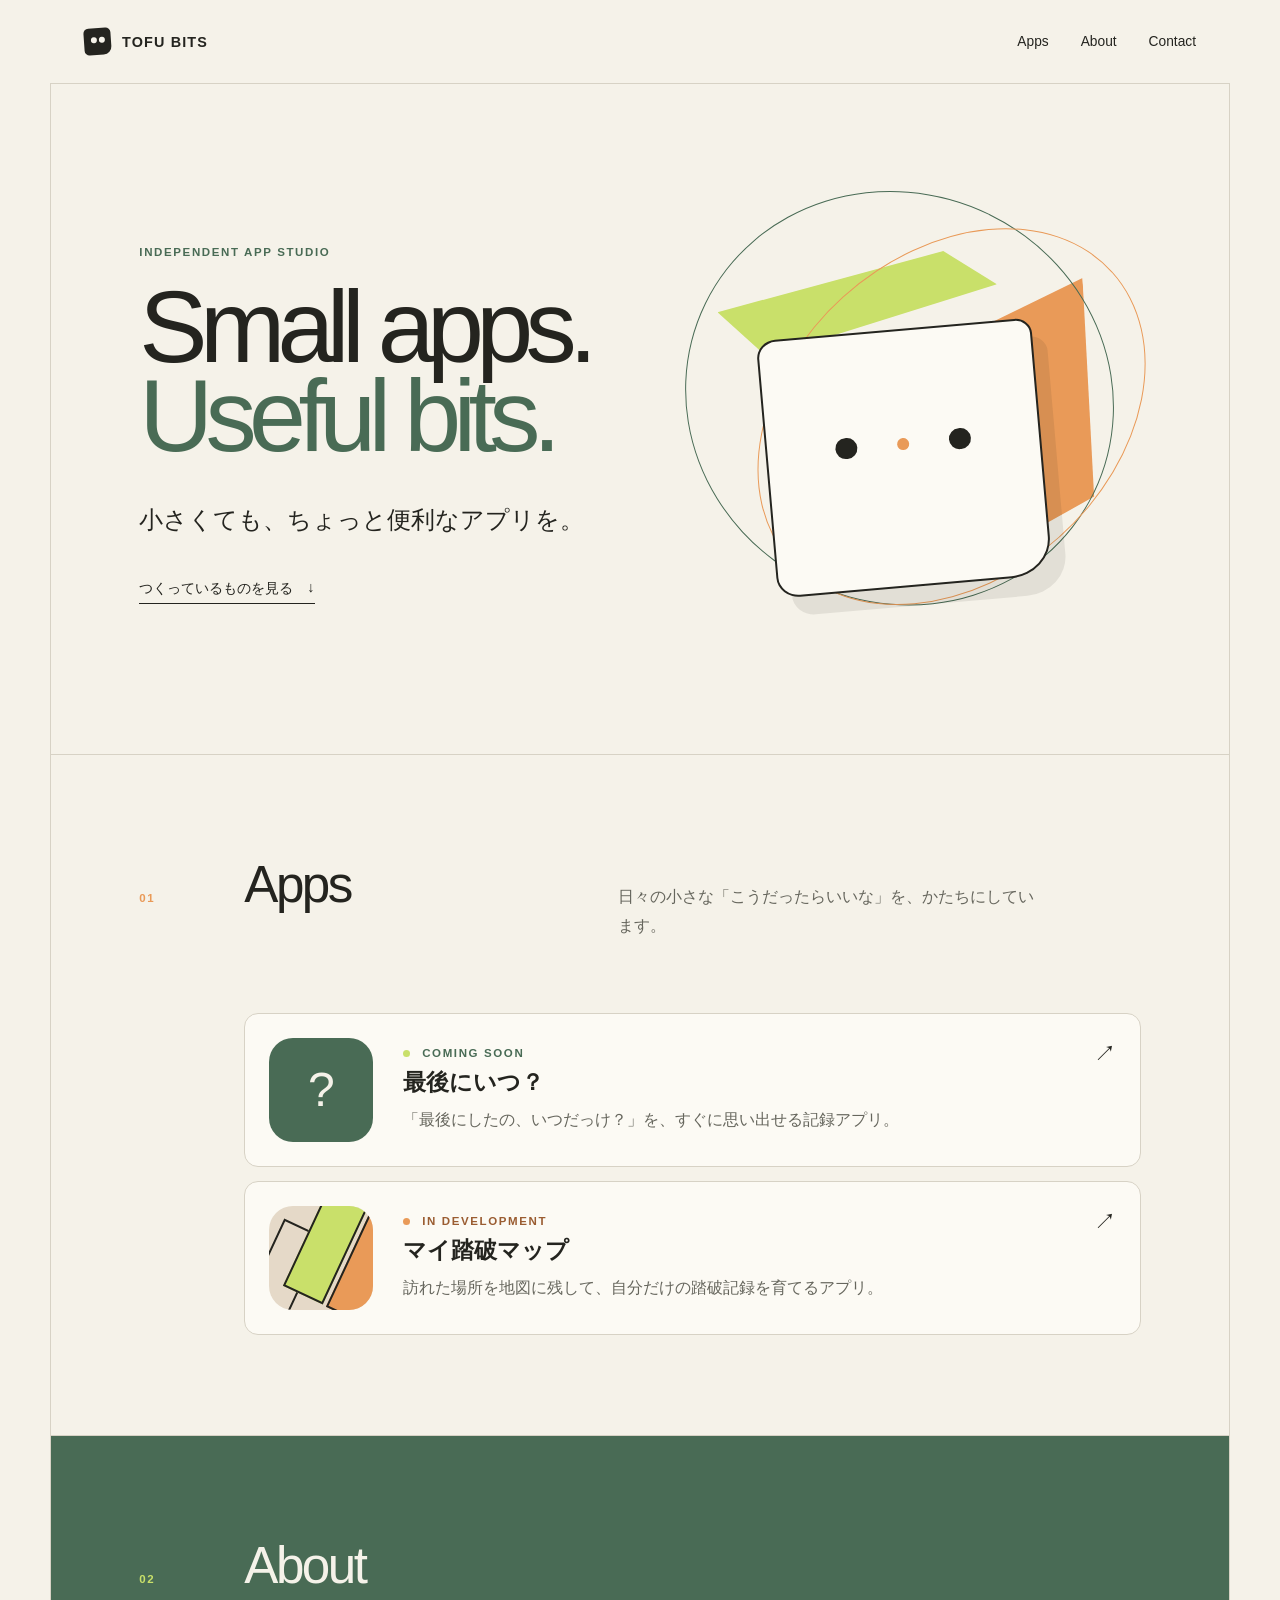
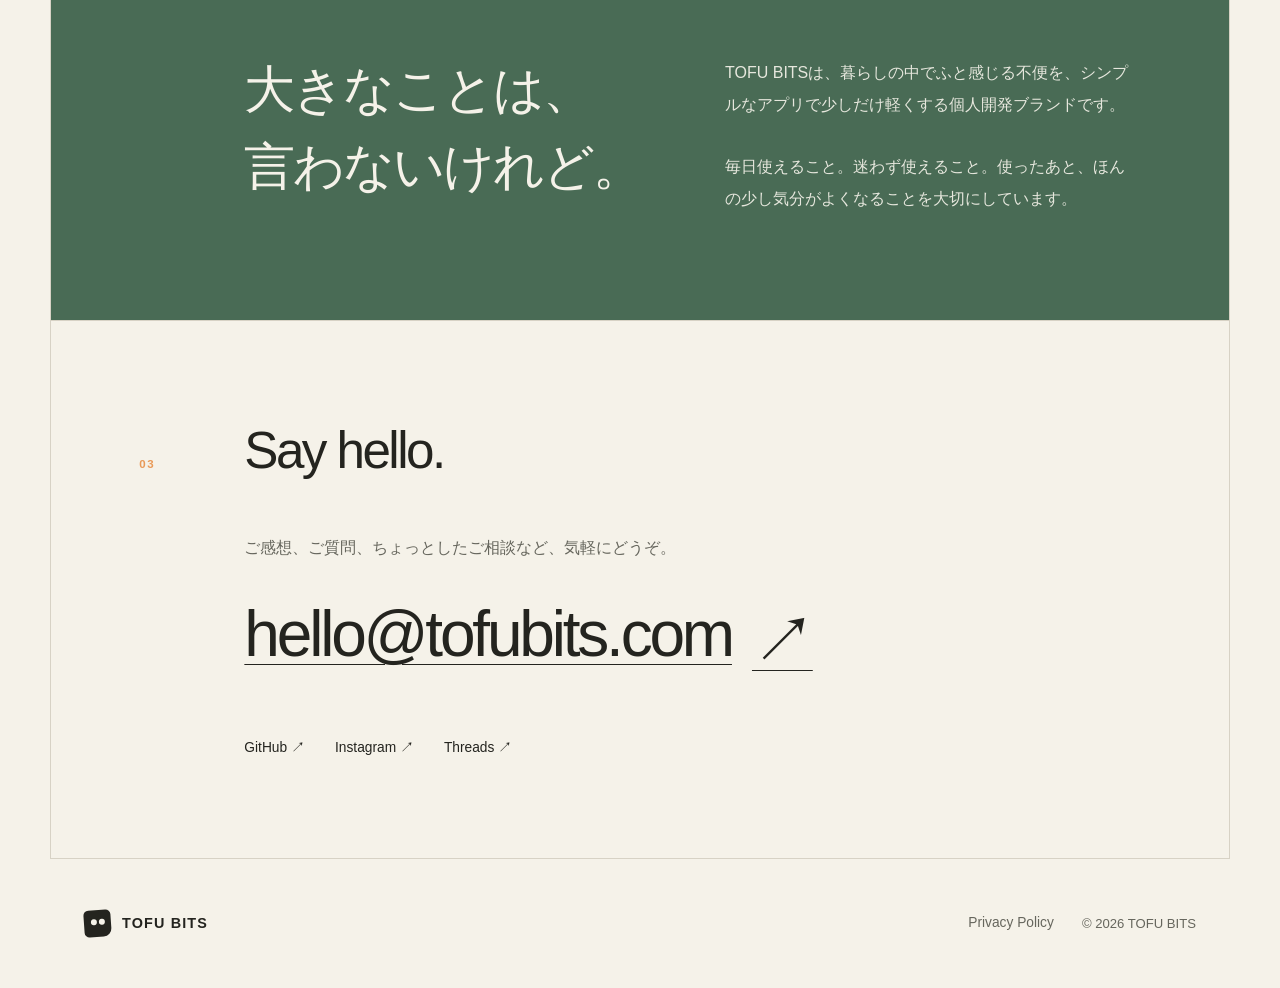
==== index.html @ 2a734681 "Create TOFU BITS official website" ====
<!doctype html>
<html lang="ja">
<head>
  <meta charset="utf-8">
  <meta name="viewport" content="width=device-width, initial-scale=1">
  <meta name="theme-color" content="#f5f2e9">
  <meta name="description" content="TOFU BITSは、小さくても、ちょっと便利なアプリを作る個人開発ブランドです。">
  <meta property="og:title" content="TOFU BITS — Small apps. Useful bits.">
  <meta property="og:description" content="小さくても、ちょっと便利なアプリを。">
  <meta property="og:type" content="website">
  <meta property="og:url" content="https://tofubits.com/">
  <link rel="canonical" href="https://tofubits.com/">
  <link rel="icon" href="/favicon.svg" type="image/svg+xml">
  <link rel="stylesheet" href="/styles.css">
  <title>TOFU BITS — Small apps. Useful bits.</title>
</head>
<body>
  <a class="skip-link" href="#main">本文へ移動</a>
  <header class="site-header">
    <a class="brand" href="/" aria-label="TOFU BITS ホーム">
      <span class="brand-mark" aria-hidden="true"><span></span></span>
      <span>TOFU BITS</span>
    </a>
    <nav aria-label="メインナビゲーション">
      <a href="#apps">Apps</a>
      <a href="#about">About</a>
      <a href="#contact">Contact</a>
    </nav>
  </header>

  <main id="main">
    <section class="hero" aria-labelledby="hero-title">
      <div class="hero-copy">
        <p class="eyebrow">Independent app studio</p>
        <h1 id="hero-title">Small apps.<br><span>Useful bits.</span></h1>
        <p class="hero-ja">小さくても、<br class="mobile-only">ちょっと便利なアプリを。</p>
        <a class="text-link" href="#apps">つくっているものを見る <span aria-hidden="true">↓</span></a>
      </div>
      <div class="hero-object" aria-hidden="true">
        <div class="cube-face face-front"><i></i><i></i><i></i></div>
        <div class="cube-face face-top"></div>
        <div class="cube-face face-side"></div>
        <span class="orbit orbit-one"></span>
        <span class="orbit orbit-two"></span>
      </div>
    </section>

    <section class="section" id="apps" aria-labelledby="apps-title">
      <div class="section-heading">
        <p class="section-number">01</p>
        <h2 id="apps-title">Apps</h2>
        <p>日々の小さな「こうだったらいいな」を、かたちにしています。</p>
      </div>
      <div class="app-list">
        <article class="app-card">
          <div class="app-icon icon-last" aria-hidden="true"><span>?</span></div>
          <div class="app-info">
            <p class="status"><span></span> Coming Soon</p>
            <h3>最後にいつ？</h3>
            <p>「最後にしたの、いつだっけ？」を、すぐに思い出せる記録アプリ。</p>
          </div>
          <span class="card-arrow" aria-hidden="true">↗</span>
        </article>
        <article class="app-card">
          <div class="app-icon icon-map" aria-hidden="true"><span></span><span></span><span></span></div>
          <div class="app-info">
            <p class="status development"><span></span> In Development</p>
            <h3>マイ踏破マップ</h3>
            <p>訪れた場所を地図に残して、自分だけの踏破記録を育てるアプリ。</p>
          </div>
          <span class="card-arrow" aria-hidden="true">↗</span>
        </article>
      </div>
    </section>

    <section class="section about" id="about" aria-labelledby="about-title">
      <div class="section-heading">
        <p class="section-number">02</p>
        <h2 id="about-title">About</h2>
      </div>
      <div class="about-copy">
        <p class="lead">大きなことは、<br>言わないけれど。</p>
        <p>TOFU BITSは、暮らしの中でふと感じる不便を、シンプルなアプリで少しだけ軽くする個人開発ブランドです。</p>
        <p>毎日使えること。迷わず使えること。使ったあと、ほんの少し気分がよくなることを大切にしています。</p>
      </div>
    </section>

    <section class="section contact" id="contact" aria-labelledby="contact-title">
      <div class="section-heading">
        <p class="section-number">03</p>
        <h2 id="contact-title">Say hello.</h2>
      </div>
      <div class="contact-content">
        <p>ご感想、ご質問、ちょっとしたご相談など、気軽にどうぞ。</p>
        <a class="email-link" href="mailto:hello@tofubits.com">hello@tofubits.com <span aria-hidden="true">↗</span></a>
        <div class="social-links" aria-label="ソーシャルリンク">
          <a href="https://github.com/TOFU-BITS" rel="me noopener" target="_blank">GitHub <span aria-hidden="true">↗</span></a>
          <a href="https://www.instagram.com/tofu_bits/" rel="me noopener" target="_blank">Instagram <span aria-hidden="true">↗</span></a>
          <a href="https://www.threads.net/@tofu_bits" rel="me noopener" target="_blank">Threads <span aria-hidden="true">↗</span></a>
        </div>
      </div>
    </section>
  </main>

  <footer>
    <a class="brand footer-brand" href="/"><span class="brand-mark" aria-hidden="true"><span></span></span><span>TOFU BITS</span></a>
    <div class="footer-meta">
      <a href="/privacy/">Privacy Policy</a>
      <p>© <span id="year">2026</span> TOFU BITS</p>
    </div>
  </footer>
  <script src="/script.js"></script>
</body>
</html>
---- styles.css ----
:root {
  --ink: #24241f;
  --muted: #66665d;
  --paper: #f5f2e9;
  --card: #fcfaf4;
  --line: #d7d2c5;
  --green: #496b55;
  --lime: #c9e06a;
  --orange: #e99a58;
  --max: 1180px;
}

* { box-sizing: border-box; }
html { scroll-behavior: smooth; }
body {
  margin: 0;
  color: var(--ink);
  background: var(--paper);
  font-family: "Avenir Next", Avenir, "Helvetica Neue", "Hiragino Kaku Gothic ProN", "Yu Gothic", sans-serif;
  -webkit-font-smoothing: antialiased;
}
a { color: inherit; }
.skip-link { position: fixed; left: 1rem; top: -5rem; z-index: 10; background: var(--ink); color: white; padding: .7rem 1rem; }
.skip-link:focus { top: 1rem; }
.site-header, footer {
  max-width: var(--max); margin: auto; padding: 28px 34px;
  display: flex; align-items: center; justify-content: space-between;
}
.brand { display: inline-flex; align-items: center; gap: 11px; text-decoration: none; font-weight: 600; letter-spacing: .08em; font-size: .9rem; }
.brand-mark { position: relative; width: 27px; height: 27px; display: inline-block; background: var(--ink); border-radius: 5px 5px 8px 5px; transform: rotate(-4deg); }
.brand-mark span { position: absolute; width: 6px; height: 6px; border-radius: 50%; background: var(--paper); top: 9px; left: 7px; box-shadow: 8px 0 var(--paper); }
nav { display: flex; gap: 32px; }
nav a, .social-links a, .footer-meta a { font-size: .86rem; text-decoration: none; border-bottom: 1px solid transparent; }
nav a:hover, .social-links a:hover, .footer-meta a:hover { border-color: currentColor; }
main, footer { border-top: 1px solid var(--line); }
main { max-width: var(--max); margin: auto; border-left: 1px solid var(--line); border-right: 1px solid var(--line); }
.hero { min-height: 670px; display: grid; grid-template-columns: 1.05fr .95fr; align-items: center; padding: 80px 7.5%; overflow: hidden; }
.eyebrow, .section-number, .status { text-transform: uppercase; letter-spacing: .14em; font-size: .72rem; font-weight: 600; }
.eyebrow { color: var(--green); margin-bottom: 24px; }
h1 { font-size: clamp(4rem, 8vw, 7.5rem); line-height: .87; letter-spacing: -.075em; margin: 0; font-weight: 500; }
h1 span { color: var(--green); }
.hero-ja { font-family: "Hiragino Kaku Gothic ProN", "Yu Gothic", sans-serif; font-size: clamp(1.15rem, 2vw, 1.5rem); line-height: 1.8; margin: 38px 0; }
.text-link { display: inline-flex; gap: 14px; text-decoration: none; border-bottom: 1px solid var(--ink); padding-bottom: 5px; font-size: .9rem; }
.hero-object { width: min(34vw, 390px); aspect-ratio: 1; position: relative; margin: auto; transform: rotate(-5deg); }
.cube-face { position: absolute; }
.face-front { width: 71%; height: 66%; left: 14%; top: 27%; background: var(--card); border: 2px solid var(--ink); border-radius: 7% 6% 15% 8%; box-shadow: 14px 19px 0 rgba(36,36,31,.09); z-index: 2; }
.face-front i { position: absolute; width: 8%; aspect-ratio: 1; background: var(--ink); border-radius: 50%; top: 40%; }
.face-front i:nth-child(1) { left: 25%; }
.face-front i:nth-child(2) { left: 46%; transform: scale(.55); background: var(--orange); }
.face-front i:nth-child(3) { right: 25%; }
.face-top { width: 72%; height: 23%; top: 8%; left: 5%; background: var(--lime); clip-path: polygon(16% 100%, 0 46%, 82% 0, 100% 42%); }
.face-side { width: 24%; height: 66%; right: 1%; top: 18%; background: var(--orange); clip-path: polygon(0 14%, 100% 0, 92% 85%, 0 100%); }
.orbit { position: absolute; border: 1px solid var(--green); border-radius: 50%; }
.orbit-one { inset: -8% -5% 3% -6%; transform: rotate(31deg); }
.orbit-two { inset: 9% -18% 8% 7%; transform: rotate(-37deg); border-color: var(--orange); }
.section { border-top: 1px solid var(--line); padding: 100px 7.5%; }
.section-heading { display: grid; grid-template-columns: 80px 1fr 1.5fr; gap: 25px; align-items: baseline; margin-bottom: 56px; }
.section-number { color: var(--orange); }
h2 { font-size: clamp(2rem, 4vw, 3.6rem); letter-spacing: -.05em; margin: 0; font-weight: 500; }
.section-heading > p:last-child { color: var(--muted); line-height: 1.8; max-width: 430px; }
.app-list { display: grid; gap: 14px; margin-left: 105px; }
.app-card { display: grid; grid-template-columns: 104px 1fr auto; gap: 30px; align-items: center; background: var(--card); border: 1px solid var(--line); border-radius: 14px; padding: 24px; transition: transform .2s ease, box-shadow .2s ease; }
.app-card:hover { transform: translateY(-3px); box-shadow: 0 12px 30px rgba(36,36,31,.07); }
.app-icon { width: 104px; height: 104px; border-radius: 24px; display: grid; place-items: center; }
.icon-last { background: var(--green); color: var(--paper); font-size: 3rem; font-weight: 500; }
.icon-map { background: #e5d9c8; position: relative; overflow: hidden; }
.icon-map span { position: absolute; width: 44px; height: 105px; border: 2px solid var(--ink); transform: rotate(25deg); }
.icon-map span:nth-child(1) { left: -9px; top: 17px; }
.icon-map span:nth-child(2) { left: 34px; top: -11px; background: var(--lime); }
.icon-map span:nth-child(3) { right: -17px; top: 10px; background: var(--orange); }
.status { margin: 0 0 8px; color: var(--green); }
.status span { display: inline-block; width: 7px; height: 7px; background: var(--lime); border-radius: 50%; margin-right: 7px; }
.status.development { color: #9a5c31; }
.status.development span { background: var(--orange); }
.app-info h3 { font-family: "Hiragino Kaku Gothic ProN", "Yu Gothic", sans-serif; margin: 0 0 8px; font-size: 1.45rem; font-weight: 600; }
.app-info > p:last-child { color: var(--muted); margin: 0; line-height: 1.7; }
.card-arrow { font-size: 1.4rem; align-self: start; }
.about { background: var(--green); color: var(--paper); }
.about .section-number { color: var(--lime); }
.about-copy { margin-left: calc(80px + 25px); display: grid; grid-template-columns: 1fr 1fr; gap: 20px 65px; }
.about-copy .lead { grid-row: span 2; margin: 0; font-family: "Hiragino Kaku Gothic ProN", "Yu Gothic", sans-serif; font-size: clamp(2rem, 4vw, 3.5rem); line-height: 1.5; letter-spacing: -.04em; }
.about-copy p:not(.lead) { margin: 5px 0; line-height: 2; color: #e6e7dd; }
.contact-content { margin-left: calc(80px + 25px); }
.contact-content > p { color: var(--muted); }
.email-link { display: inline-flex; gap: 20px; margin: 22px 0 55px; font-size: clamp(2rem, 5vw, 4.5rem); letter-spacing: -.05em; text-decoration-thickness: 1px; text-underline-offset: 8px; }
.social-links { display: flex; gap: 30px; }
footer { min-height: 130px; }
.footer-meta { display: flex; align-items: center; gap: 28px; color: var(--muted); font-size: .82rem; }
.footer-meta p { margin: 0; }
.mobile-only { display: none; }

.policy-main { padding: 80px 12%; }
.policy { max-width: 760px; }
.policy h1 { font-size: clamp(3rem, 7vw, 6rem); margin-bottom: 32px; }
.policy .updated { color: var(--muted); margin-bottom: 60px; }
.policy h2 { font-family: "Hiragino Kaku Gothic ProN", "Yu Gothic", sans-serif; font-size: 1.25rem; letter-spacing: 0; margin: 45px 0 14px; }
.policy p, .policy li { line-height: 1.9; color: #4e4e47; }
.back-link { display: inline-block; margin-bottom: 45px; text-decoration: none; }

@media (max-width: 760px) {
  .site-header { padding: 20px; }
  nav { gap: 16px; }
  nav a:nth-child(2) { display: none; }
  main { border-left: 0; border-right: 0; }
  .hero { min-height: 730px; grid-template-columns: 1fr; padding: 70px 24px 35px; }
  .hero-copy { z-index: 2; }
  h1 { font-size: clamp(3.8rem, 19vw, 6rem); }
  .hero-object { width: 250px; margin-top: 30px; }
  .mobile-only { display: block; }
  .section { padding: 75px 24px; }
  .section-heading { grid-template-columns: 46px 1fr; gap: 10px; margin-bottom: 38px; }
  .section-heading > p:last-child { grid-column: 2; margin-top: 3px; }
  .app-list, .about-copy, .contact-content { margin-left: 0; }
  .app-card { grid-template-columns: 74px 1fr; gap: 17px; padding: 17px; }
  .app-icon { width: 74px; height: 74px; border-radius: 18px; }
  .app-info > p:last-child { font-size: .87rem; }
  .card-arrow { display: none; }
  .about-copy { grid-template-columns: 1fr; }
  .about-copy .lead { grid-row: auto; margin-bottom: 25px; }
  .email-link { font-size: clamp(1.55rem, 7.7vw, 2.4rem); }
  footer { align-items: flex-start; padding: 27px 20px; }
  .footer-meta { align-items: flex-end; flex-direction: column; gap: 10px; }
  .policy-main { padding: 60px 24px; }
}

@media (prefers-reduced-motion: reduce) {
  html { scroll-behavior: auto; }
  *, *::before, *::after { transition: none !important; }
}
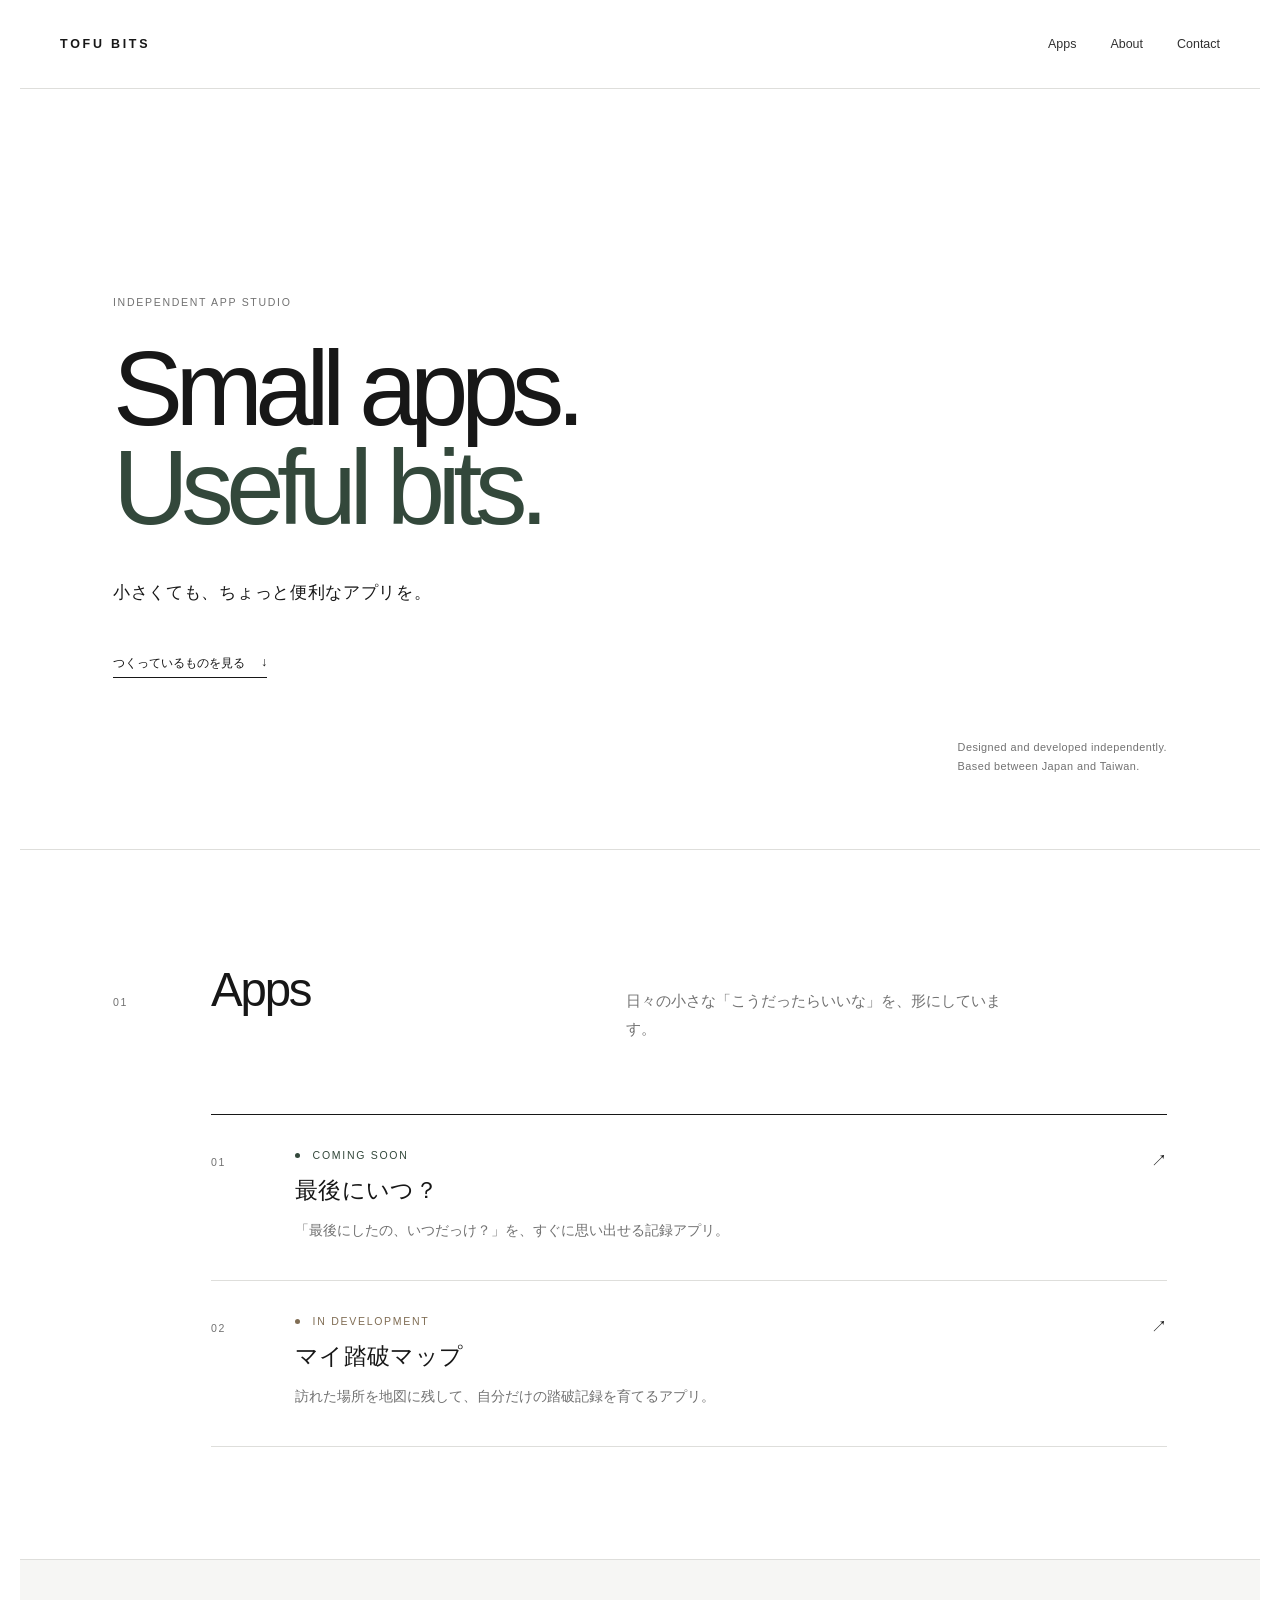
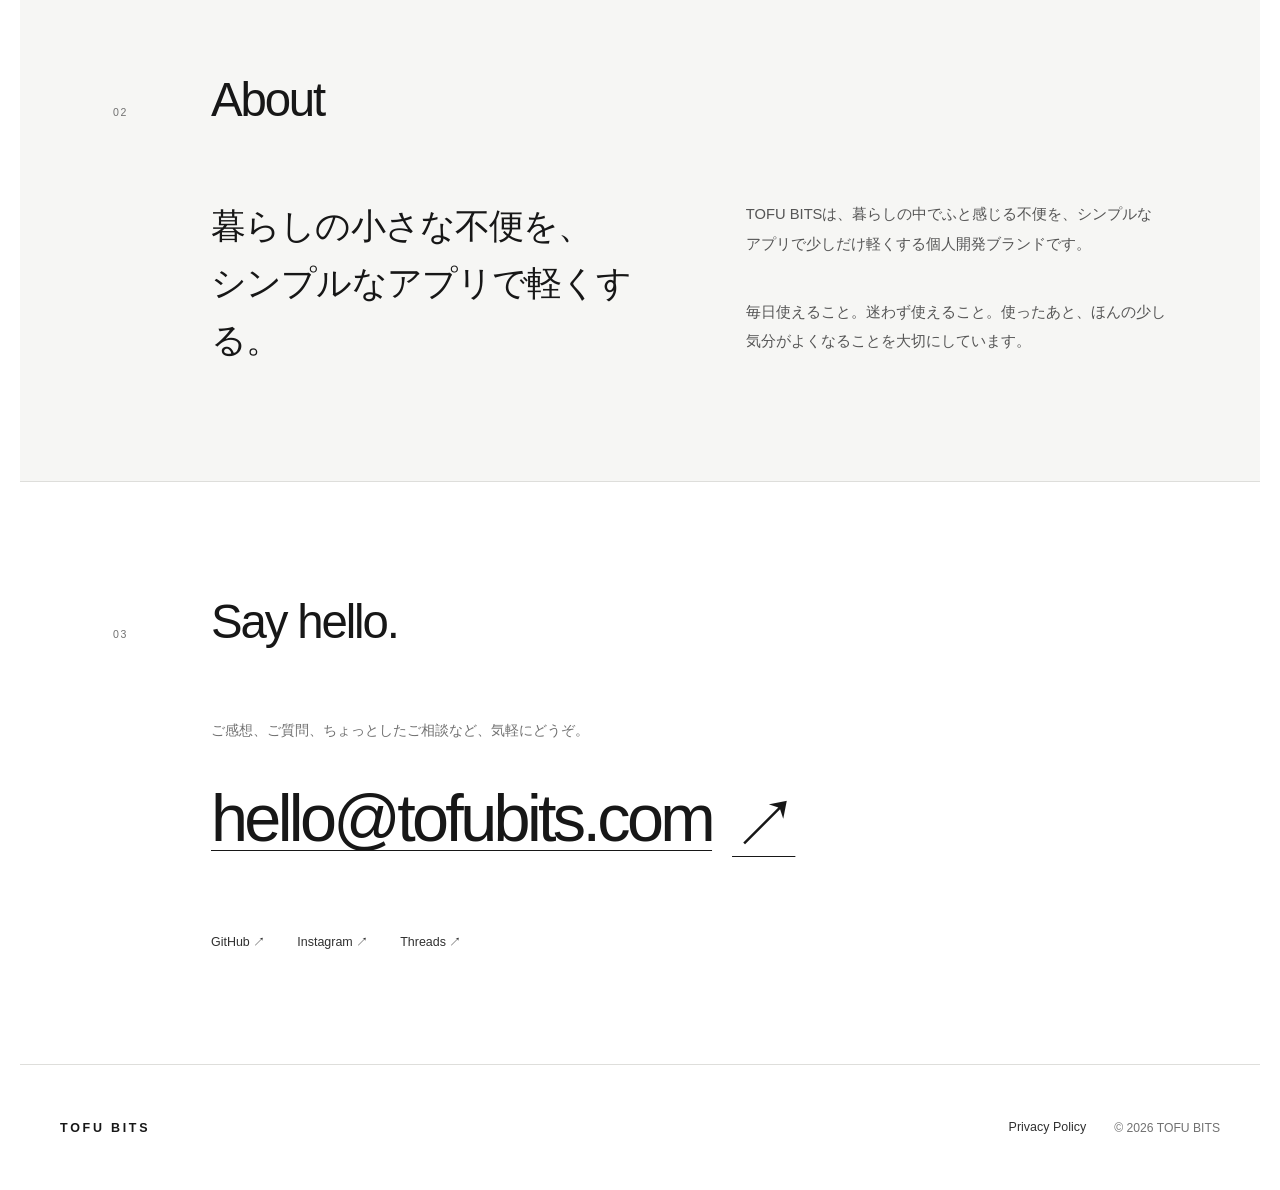
==== commit 92b50aa3: "Refine site visual design" ====
--- a/index.html
+++ b/index.html
@@ -3,7 +3,7 @@
 <head>
   <meta charset="utf-8">
   <meta name="viewport" content="width=device-width, initial-scale=1">
-  <meta name="theme-color" content="#f5f2e9">
+  <meta name="theme-color" content="#ffffff">
   <meta name="description" content="TOFU BITSは、小さくても、ちょっと便利なアプリを作る個人開発ブランドです。">
   <meta property="og:title" content="TOFU BITS — Small apps. Useful bits.">
   <meta property="og:description" content="小さくても、ちょっと便利なアプリを。">
@@ -18,7 +18,6 @@
   <a class="skip-link" href="#main">本文へ移動</a>
   <header class="site-header">
     <a class="brand" href="/" aria-label="TOFU BITS ホーム">
-      <span class="brand-mark" aria-hidden="true"><span></span></span>
       <span>TOFU BITS</span>
     </a>
     <nav aria-label="メインナビゲーション">
@@ -33,27 +32,21 @@
       <div class="hero-copy">
         <p class="eyebrow">Independent app studio</p>
         <h1 id="hero-title">Small apps.<br><span>Useful bits.</span></h1>
-        <p class="hero-ja">小さくても、<br class="mobile-only">ちょっと便利なアプリを。</p>
+        <p class="hero-ja">小さくても、ちょっと便利なアプリを。</p>
         <a class="text-link" href="#apps">つくっているものを見る <span aria-hidden="true">↓</span></a>
       </div>
-      <div class="hero-object" aria-hidden="true">
-        <div class="cube-face face-front"><i></i><i></i><i></i></div>
-        <div class="cube-face face-top"></div>
-        <div class="cube-face face-side"></div>
-        <span class="orbit orbit-one"></span>
-        <span class="orbit orbit-two"></span>
-      </div>
+      <p class="hero-note">Designed and developed independently.<br>Based between Japan and Taiwan.</p>
     </section>
 
     <section class="section" id="apps" aria-labelledby="apps-title">
       <div class="section-heading">
         <p class="section-number">01</p>
         <h2 id="apps-title">Apps</h2>
-        <p>日々の小さな「こうだったらいいな」を、かたちにしています。</p>
+        <p>日々の小さな「こうだったらいいな」を、形にしています。</p>
       </div>
       <div class="app-list">
         <article class="app-card">
-          <div class="app-icon icon-last" aria-hidden="true"><span>?</span></div>
+          <p class="app-index" aria-hidden="true">01</p>
           <div class="app-info">
             <p class="status"><span></span> Coming Soon</p>
             <h3>最後にいつ？</h3>
@@ -62,7 +55,7 @@
           <span class="card-arrow" aria-hidden="true">↗</span>
         </article>
         <article class="app-card">
-          <div class="app-icon icon-map" aria-hidden="true"><span></span><span></span><span></span></div>
+          <p class="app-index" aria-hidden="true">02</p>
           <div class="app-info">
             <p class="status development"><span></span> In Development</p>
             <h3>マイ踏破マップ</h3>
@@ -79,7 +72,7 @@
         <h2 id="about-title">About</h2>
       </div>
       <div class="about-copy">
-        <p class="lead">大きなことは、<br>言わないけれど。</p>
+        <p class="lead">暮らしの小さな不便を、<br>シンプルなアプリで軽くする。</p>
         <p>TOFU BITSは、暮らしの中でふと感じる不便を、シンプルなアプリで少しだけ軽くする個人開発ブランドです。</p>
         <p>毎日使えること。迷わず使えること。使ったあと、ほんの少し気分がよくなることを大切にしています。</p>
       </div>
@@ -103,7 +96,7 @@
   </main>
 
   <footer>
-    <a class="brand footer-brand" href="/"><span class="brand-mark" aria-hidden="true"><span></span></span><span>TOFU BITS</span></a>
+    <a class="brand footer-brand" href="/"><span>TOFU BITS</span></a>
     <div class="footer-meta">
       <a href="/privacy/">Privacy Policy</a>
       <p>© <span id="year">2026</span> TOFU BITS</p>
--- a/styles.css
+++ b/styles.css
@@ -1,129 +1,80 @@
-:root {
-  --ink: #24241f;
-  --muted: #66665d;
-  --paper: #f5f2e9;
-  --card: #fcfaf4;
-  --line: #d7d2c5;
-  --green: #496b55;
-  --lime: #c9e06a;
-  --orange: #e99a58;
-  --max: 1180px;
+:root { --ink:#171717; --muted:#717171; --paper:#fff; --soft:#f6f6f4; --line:#dededb; --accent:#33483b; --max:1240px; }
+* { box-sizing:border-box; }
+html { scroll-behavior:smooth; }
+body { margin:0; color:var(--ink); background:var(--paper); font-family:"Helvetica Neue",Helvetica,Arial,"Hiragino Kaku Gothic ProN","Yu Gothic",sans-serif; -webkit-font-smoothing:antialiased; font-feature-settings:"palt" 1; }
+a { color:inherit; }
+.skip-link { position:fixed; left:1rem; top:-5rem; z-index:10; padding:.7rem 1rem; color:#fff; background:var(--ink); }
+.skip-link:focus { top:1rem; }
+.site-header, footer { max-width:var(--max); margin:auto; padding:30px 40px; display:flex; align-items:center; justify-content:space-between; }
+.site-header { min-height:88px; }
+.brand { display:inline-flex; text-decoration:none; font-size:.78rem; font-weight:600; letter-spacing:.22em; }
+nav { display:flex; gap:34px; }
+nav a, .social-links a, .footer-meta a { color:#303030; font-size:.78rem; text-decoration:none; border-bottom:1px solid transparent; }
+nav a:hover, .social-links a:hover, .footer-meta a:hover { border-color:currentColor; }
+main, footer { border-top:1px solid var(--line); }
+main { max-width:var(--max); margin:auto; }
+.hero { min-height:min(760px,calc(100vh - 88px)); display:grid; grid-template-columns:minmax(0,1fr) auto; align-items:end; gap:60px; padding:110px 7.5% 74px; }
+.hero-copy { align-self:center; }
+.eyebrow, .section-number, .status, .app-index { text-transform:uppercase; letter-spacing:.16em; font-size:.66rem; font-weight:500; }
+.eyebrow { margin:0 0 32px; color:var(--muted); }
+h1 { max-width:900px; margin:0; font-size:clamp(4rem,8.2vw,7.4rem); font-weight:400; line-height:.94; letter-spacing:-.072em; }
+h1 span { color:var(--accent); }
+.hero-ja { max-width:32em; margin:38px 0 44px; font-size:clamp(1rem,1.35vw,1.18rem); line-height:1.9; letter-spacing:.04em; white-space:nowrap; }
+.text-link { display:inline-flex; gap:16px; padding-bottom:5px; font-size:.78rem; text-decoration:none; border-bottom:1px solid var(--ink); }
+.hero-note { margin:0; color:var(--muted); font-size:.68rem; line-height:1.7; letter-spacing:.04em; white-space:nowrap; }
+.section { padding:112px 7.5%; border-top:1px solid var(--line); }
+.section-heading { display:grid; grid-template-columns:70px 1fr 1.4fr; gap:28px; align-items:baseline; margin-bottom:70px; }
+.section-number { color:var(--muted); }
+h2 { margin:0; font-size:clamp(2rem,3.7vw,3.1rem); font-weight:400; letter-spacing:-.045em; }
+.section-heading>p:last-child { max-width:400px; margin:0; color:var(--muted); font-size:.92rem; line-height:1.9; }
+.app-list { margin-left:98px; border-top:1px solid var(--ink); }
+.app-card { display:grid; grid-template-columns:60px 1fr auto; gap:24px; align-items:start; padding:34px 0 36px; border-bottom:1px solid var(--line); }
+.app-index { margin:7px 0 0; color:var(--muted); }
+.status { margin:0 0 14px; color:var(--accent); }
+.status span { display:inline-block; width:5px; height:5px; margin:0 8px 1px 0; border-radius:50%; background:var(--accent); }
+.status.development { color:#806d54; }
+.status.development span { background:#806d54; }
+.app-info h3 { margin:0 0 12px; font-size:1.42rem; font-weight:500; letter-spacing:.015em; }
+.app-info>p:last-child { max-width:560px; margin:0; color:var(--muted); font-size:.9rem; line-height:1.8; }
+.card-arrow { margin-top:2px; font-size:1rem; }
+.about { background:var(--soft); }
+.about-copy { margin-left:98px; display:grid; grid-template-columns:1.08fr 1fr; gap:24px 80px; }
+.about-copy .lead { grid-row:span 2; margin:0; font-size:clamp(1.55rem,2.7vw,2.2rem); font-weight:400; line-height:1.65; letter-spacing:-.025em; }
+.about-copy p:not(.lead) { max-width:440px; margin:2px 0; color:#555; font-size:.92rem; line-height:2; }
+.contact-content { margin-left:98px; }
+.contact-content>p { color:var(--muted); font-size:.9rem; }
+.email-link { display:inline-flex; gap:20px; margin:26px 0 64px; font-size:clamp(2rem,5.2vw,4.5rem); font-weight:300; letter-spacing:-.055em; text-decoration-thickness:1px; text-underline-offset:9px; }
+.social-links { display:flex; gap:32px; }
+footer { min-height:126px; }
+.footer-meta { display:flex; align-items:center; gap:28px; color:var(--muted); font-size:.76rem; }
+.footer-meta p { margin:0; }
+.policy-main { padding:96px 12% 120px; }
+.policy { max-width:740px; }
+.policy h1 { margin-bottom:34px; font-size:clamp(3rem,7vw,6rem); }
+.policy .updated { margin-bottom:60px; color:var(--muted); }
+.policy h2 { margin:45px 0 14px; font-size:1.15rem; font-weight:500; letter-spacing:0; }
+.policy p, .policy li { color:#4e4e4a; line-height:1.9; }
+.back-link { display:inline-block; margin-bottom:48px; font-size:.8rem; text-decoration:none; }
+@media (max-width:760px) {
+  .site-header { min-height:72px; padding:20px 22px; }
+  nav { gap:18px; }
+  nav a:nth-child(2) { display:none; }
+  .hero { min-height:calc(100svh - 72px); grid-template-columns:1fr; align-content:space-between; gap:60px; padding:86px 24px 34px; }
+  h1 { font-size:clamp(3.35rem,16vw,5rem); line-height:.96; }
+  .hero-ja { margin:30px 0 38px; font-size:.96rem; white-space:normal; }
+  .hero-note { justify-self:end; text-align:right; }
+  .section { padding:78px 24px; }
+  .section-heading { grid-template-columns:42px 1fr; gap:10px; margin-bottom:46px; }
+  .section-heading>p:last-child { grid-column:2; margin-top:8px; }
+  .app-list, .about-copy, .contact-content { margin-left:0; }
+  .app-card { grid-template-columns:34px 1fr auto; gap:12px; padding:28px 0; }
+  .app-info h3 { font-size:1.23rem; }
+  .app-info>p:last-child { font-size:.84rem; }
+  .about-copy { grid-template-columns:1fr; gap:24px; }
+  .about-copy .lead { grid-row:auto; margin-bottom:14px; font-size:clamp(1.4rem,6vw,1.8rem); }
+  .email-link { max-width:100%; margin-bottom:54px; font-size:clamp(1.48rem,7.4vw,2.2rem); overflow-wrap:anywhere; }
+  footer { align-items:flex-start; padding:28px 22px; }
+  .footer-meta { align-items:flex-end; flex-direction:column; gap:10px; }
+  .policy-main { padding:64px 24px 90px; }
 }
-
-* { box-sizing: border-box; }
-html { scroll-behavior: smooth; }
-body {
-  margin: 0;
-  color: var(--ink);
-  background: var(--paper);
-  font-family: "Avenir Next", Avenir, "Helvetica Neue", "Hiragino Kaku Gothic ProN", "Yu Gothic", sans-serif;
-  -webkit-font-smoothing: antialiased;
-}
-a { color: inherit; }
-.skip-link { position: fixed; left: 1rem; top: -5rem; z-index: 10; background: var(--ink); color: white; padding: .7rem 1rem; }
-.skip-link:focus { top: 1rem; }
-.site-header, footer {
-  max-width: var(--max); margin: auto; padding: 28px 34px;
-  display: flex; align-items: center; justify-content: space-between;
-}
-.brand { display: inline-flex; align-items: center; gap: 11px; text-decoration: none; font-weight: 600; letter-spacing: .08em; font-size: .9rem; }
-.brand-mark { position: relative; width: 27px; height: 27px; display: inline-block; background: var(--ink); border-radius: 5px 5px 8px 5px; transform: rotate(-4deg); }
-.brand-mark span { position: absolute; width: 6px; height: 6px; border-radius: 50%; background: var(--paper); top: 9px; left: 7px; box-shadow: 8px 0 var(--paper); }
-nav { display: flex; gap: 32px; }
-nav a, .social-links a, .footer-meta a { font-size: .86rem; text-decoration: none; border-bottom: 1px solid transparent; }
-nav a:hover, .social-links a:hover, .footer-meta a:hover { border-color: currentColor; }
-main, footer { border-top: 1px solid var(--line); }
-main { max-width: var(--max); margin: auto; border-left: 1px solid var(--line); border-right: 1px solid var(--line); }
-.hero { min-height: 670px; display: grid; grid-template-columns: 1.05fr .95fr; align-items: center; padding: 80px 7.5%; overflow: hidden; }
-.eyebrow, .section-number, .status { text-transform: uppercase; letter-spacing: .14em; font-size: .72rem; font-weight: 600; }
-.eyebrow { color: var(--green); margin-bottom: 24px; }
-h1 { font-size: clamp(4rem, 8vw, 7.5rem); line-height: .87; letter-spacing: -.075em; margin: 0; font-weight: 500; }
-h1 span { color: var(--green); }
-.hero-ja { font-family: "Hiragino Kaku Gothic ProN", "Yu Gothic", sans-serif; font-size: clamp(1.15rem, 2vw, 1.5rem); line-height: 1.8; margin: 38px 0; }
-.text-link { display: inline-flex; gap: 14px; text-decoration: none; border-bottom: 1px solid var(--ink); padding-bottom: 5px; font-size: .9rem; }
-.hero-object { width: min(34vw, 390px); aspect-ratio: 1; position: relative; margin: auto; transform: rotate(-5deg); }
-.cube-face { position: absolute; }
-.face-front { width: 71%; height: 66%; left: 14%; top: 27%; background: var(--card); border: 2px solid var(--ink); border-radius: 7% 6% 15% 8%; box-shadow: 14px 19px 0 rgba(36,36,31,.09); z-index: 2; }
-.face-front i { position: absolute; width: 8%; aspect-ratio: 1; background: var(--ink); border-radius: 50%; top: 40%; }
-.face-front i:nth-child(1) { left: 25%; }
-.face-front i:nth-child(2) { left: 46%; transform: scale(.55); background: var(--orange); }
-.face-front i:nth-child(3) { right: 25%; }
-.face-top { width: 72%; height: 23%; top: 8%; left: 5%; background: var(--lime); clip-path: polygon(16% 100%, 0 46%, 82% 0, 100% 42%); }
-.face-side { width: 24%; height: 66%; right: 1%; top: 18%; background: var(--orange); clip-path: polygon(0 14%, 100% 0, 92% 85%, 0 100%); }
-.orbit { position: absolute; border: 1px solid var(--green); border-radius: 50%; }
-.orbit-one { inset: -8% -5% 3% -6%; transform: rotate(31deg); }
-.orbit-two { inset: 9% -18% 8% 7%; transform: rotate(-37deg); border-color: var(--orange); }
-.section { border-top: 1px solid var(--line); padding: 100px 7.5%; }
-.section-heading { display: grid; grid-template-columns: 80px 1fr 1.5fr; gap: 25px; align-items: baseline; margin-bottom: 56px; }
-.section-number { color: var(--orange); }
-h2 { font-size: clamp(2rem, 4vw, 3.6rem); letter-spacing: -.05em; margin: 0; font-weight: 500; }
-.section-heading > p:last-child { color: var(--muted); line-height: 1.8; max-width: 430px; }
-.app-list { display: grid; gap: 14px; margin-left: 105px; }
-.app-card { display: grid; grid-template-columns: 104px 1fr auto; gap: 30px; align-items: center; background: var(--card); border: 1px solid var(--line); border-radius: 14px; padding: 24px; transition: transform .2s ease, box-shadow .2s ease; }
-.app-card:hover { transform: translateY(-3px); box-shadow: 0 12px 30px rgba(36,36,31,.07); }
-.app-icon { width: 104px; height: 104px; border-radius: 24px; display: grid; place-items: center; }
-.icon-last { background: var(--green); color: var(--paper); font-size: 3rem; font-weight: 500; }
-.icon-map { background: #e5d9c8; position: relative; overflow: hidden; }
-.icon-map span { position: absolute; width: 44px; height: 105px; border: 2px solid var(--ink); transform: rotate(25deg); }
-.icon-map span:nth-child(1) { left: -9px; top: 17px; }
-.icon-map span:nth-child(2) { left: 34px; top: -11px; background: var(--lime); }
-.icon-map span:nth-child(3) { right: -17px; top: 10px; background: var(--orange); }
-.status { margin: 0 0 8px; color: var(--green); }
-.status span { display: inline-block; width: 7px; height: 7px; background: var(--lime); border-radius: 50%; margin-right: 7px; }
-.status.development { color: #9a5c31; }
-.status.development span { background: var(--orange); }
-.app-info h3 { font-family: "Hiragino Kaku Gothic ProN", "Yu Gothic", sans-serif; margin: 0 0 8px; font-size: 1.45rem; font-weight: 600; }
-.app-info > p:last-child { color: var(--muted); margin: 0; line-height: 1.7; }
-.card-arrow { font-size: 1.4rem; align-self: start; }
-.about { background: var(--green); color: var(--paper); }
-.about .section-number { color: var(--lime); }
-.about-copy { margin-left: calc(80px + 25px); display: grid; grid-template-columns: 1fr 1fr; gap: 20px 65px; }
-.about-copy .lead { grid-row: span 2; margin: 0; font-family: "Hiragino Kaku Gothic ProN", "Yu Gothic", sans-serif; font-size: clamp(2rem, 4vw, 3.5rem); line-height: 1.5; letter-spacing: -.04em; }
-.about-copy p:not(.lead) { margin: 5px 0; line-height: 2; color: #e6e7dd; }
-.contact-content { margin-left: calc(80px + 25px); }
-.contact-content > p { color: var(--muted); }
-.email-link { display: inline-flex; gap: 20px; margin: 22px 0 55px; font-size: clamp(2rem, 5vw, 4.5rem); letter-spacing: -.05em; text-decoration-thickness: 1px; text-underline-offset: 8px; }
-.social-links { display: flex; gap: 30px; }
-footer { min-height: 130px; }
-.footer-meta { display: flex; align-items: center; gap: 28px; color: var(--muted); font-size: .82rem; }
-.footer-meta p { margin: 0; }
-.mobile-only { display: none; }
-
-.policy-main { padding: 80px 12%; }
-.policy { max-width: 760px; }
-.policy h1 { font-size: clamp(3rem, 7vw, 6rem); margin-bottom: 32px; }
-.policy .updated { color: var(--muted); margin-bottom: 60px; }
-.policy h2 { font-family: "Hiragino Kaku Gothic ProN", "Yu Gothic", sans-serif; font-size: 1.25rem; letter-spacing: 0; margin: 45px 0 14px; }
-.policy p, .policy li { line-height: 1.9; color: #4e4e47; }
-.back-link { display: inline-block; margin-bottom: 45px; text-decoration: none; }
-
-@media (max-width: 760px) {
-  .site-header { padding: 20px; }
-  nav { gap: 16px; }
-  nav a:nth-child(2) { display: none; }
-  main { border-left: 0; border-right: 0; }
-  .hero { min-height: 730px; grid-template-columns: 1fr; padding: 70px 24px 35px; }
-  .hero-copy { z-index: 2; }
-  h1 { font-size: clamp(3.8rem, 19vw, 6rem); }
-  .hero-object { width: 250px; margin-top: 30px; }
-  .mobile-only { display: block; }
-  .section { padding: 75px 24px; }
-  .section-heading { grid-template-columns: 46px 1fr; gap: 10px; margin-bottom: 38px; }
-  .section-heading > p:last-child { grid-column: 2; margin-top: 3px; }
-  .app-list, .about-copy, .contact-content { margin-left: 0; }
-  .app-card { grid-template-columns: 74px 1fr; gap: 17px; padding: 17px; }
-  .app-icon { width: 74px; height: 74px; border-radius: 18px; }
-  .app-info > p:last-child { font-size: .87rem; }
-  .card-arrow { display: none; }
-  .about-copy { grid-template-columns: 1fr; }
-  .about-copy .lead { grid-row: auto; margin-bottom: 25px; }
-  .email-link { font-size: clamp(1.55rem, 7.7vw, 2.4rem); }
-  footer { align-items: flex-start; padding: 27px 20px; }
-  .footer-meta { align-items: flex-end; flex-direction: column; gap: 10px; }
-  .policy-main { padding: 60px 24px; }
-}
-
-@media (prefers-reduced-motion: reduce) {
-  html { scroll-behavior: auto; }
-  *, *::before, *::after { transition: none !important; }
-}
+@media (prefers-reduced-motion:reduce) { html { scroll-behavior:auto; } *,*::before,*::after { transition:none!important; } }
